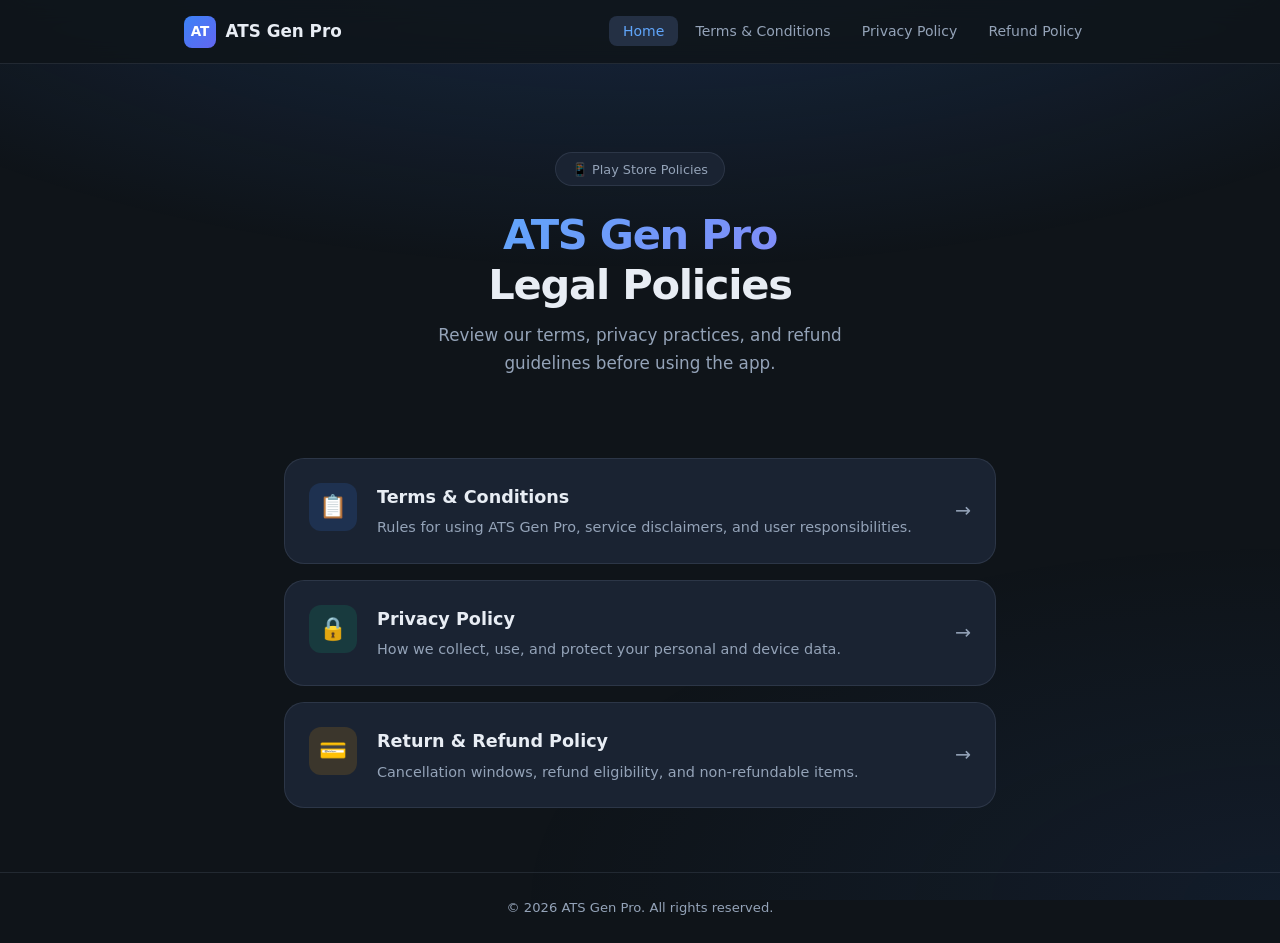
==== index.html @ 8c806eff "Add ATS Gen Pro policy pages for GitHub Pages. Three policy routes (terms, privacy, refund) with cus" ====
<!DOCTYPE html>
<html lang="en">
<head>
  <meta charset="UTF-8" />
  <meta name="viewport" content="width=device-width, initial-scale=1.0" />
  <meta name="description" content="ATS Gen Pro — Terms & Conditions, Privacy Policy, and Refund Policy." />
  <title>ATS Gen Pro — Policies</title>
  <link rel="stylesheet" href="css/style.css" />
</head>
<body>

  <nav>
    <div class="nav-inner">
      <a href="./" class="brand">
        <div class="brand-icon">AT</div>
        ATS Gen Pro
      </a>
      <button class="menu-toggle" aria-label="Toggle menu" aria-expanded="false">
        <svg width="22" height="22" viewBox="0 0 24 24" fill="none" stroke="currentColor" stroke-width="2">
          <line x1="3" y1="6" x2="21" y2="6"/><line x1="3" y1="12" x2="21" y2="12"/><line x1="3" y1="18" x2="21" y2="18"/>
        </svg>
      </button>
      <ul class="nav-links">
        <li><a href="./" data-route="home">Home</a></li>
        <li><a href="terms/" data-route="terms">Terms &amp; Conditions</a></li>
        <li><a href="privacy/" data-route="privacy">Privacy Policy</a></li>
        <li><a href="refund/" data-route="refund">Refund Policy</a></li>
      </ul>
    </div>
  </nav>

  <main>
    <div class="hero">
      <div class="hero-badge">📱 Play Store Policies</div>
      <h1><span>ATS Gen Pro</span><br>Legal Policies</h1>
      <p>Review our terms, privacy practices, and refund guidelines before using the app.</p>
    </div>

    <div class="policy-grid">
      <a href="terms/" class="policy-card">
        <div class="card-icon terms">📋</div>
        <div class="card-body">
          <h2>Terms &amp; Conditions</h2>
          <p>Rules for using ATS Gen Pro, service disclaimers, and user responsibilities.</p>
        </div>
        <span class="card-arrow">→</span>
      </a>

      <a href="privacy/" class="policy-card">
        <div class="card-icon privacy">🔒</div>
        <div class="card-body">
          <h2>Privacy Policy</h2>
          <p>How we collect, use, and protect your personal and device data.</p>
        </div>
        <span class="card-arrow">→</span>
      </a>

      <a href="refund/" class="policy-card">
        <div class="card-icon refund">💳</div>
        <div class="card-body">
          <h2>Return &amp; Refund Policy</h2>
          <p>Cancellation windows, refund eligibility, and non-refundable items.</p>
        </div>
        <span class="card-arrow">→</span>
      </a>
    </div>
  </main>

  <footer>
    <p>&copy; 2026 ATS Gen Pro. All rights reserved.</p>
  </footer>

  <script src="js/main.js"></script>
</body>
</html>
---- css/style.css ----
/* ATS Gen Pro — Policy Pages */

:root {
  --bg: #0f1419;
  --surface: #1a2332;
  --surface-2: #243044;
  --text: #e8edf4;
  --text-muted: #94a3b8;
  --accent: #3b82f6;
  --accent-hover: #60a5fa;
  --accent-glow: rgba(59, 130, 246, 0.25);
  --warning: #f59e0b;
  --border: rgba(148, 163, 184, 0.15);
  --radius: 12px;
  --radius-lg: 20px;
  --font: "Segoe UI", system-ui, -apple-system, sans-serif;
  --max-width: 760px;
  --nav-height: 64px;
}

*,
*::before,
*::after {
  box-sizing: border-box;
  margin: 0;
  padding: 0;
}

html {
  scroll-behavior: smooth;
}

body {
  font-family: var(--font);
  background: var(--bg);
  color: var(--text);
  line-height: 1.65;
  min-height: 100vh;
  -webkit-font-smoothing: antialiased;
}

/* Background pattern */
body::before {
  content: "";
  position: fixed;
  inset: 0;
  background:
    radial-gradient(ellipse 80% 50% at 50% -20%, var(--accent-glow), transparent),
    radial-gradient(ellipse 60% 40% at 100% 100%, rgba(59, 130, 246, 0.08), transparent);
  pointer-events: none;
  z-index: 0;
}

/* ── Navigation ── */
nav {
  position: sticky;
  top: 0;
  z-index: 100;
  height: var(--nav-height);
  background: rgba(15, 20, 25, 0.85);
  backdrop-filter: blur(12px);
  -webkit-backdrop-filter: blur(12px);
  border-bottom: 1px solid var(--border);
}

.nav-inner {
  max-width: 960px;
  margin: 0 auto;
  padding: 0 1.5rem;
  height: 100%;
  display: flex;
  align-items: center;
  justify-content: space-between;
  gap: 1rem;
}

.brand {
  display: flex;
  align-items: center;
  gap: 0.6rem;
  text-decoration: none;
  color: var(--text);
  font-weight: 700;
  font-size: 1.05rem;
  white-space: nowrap;
}

.brand-icon {
  width: 32px;
  height: 32px;
  background: linear-gradient(135deg, var(--accent), #6366f1);
  border-radius: 8px;
  display: flex;
  align-items: center;
  justify-content: center;
  font-size: 0.85rem;
  font-weight: 800;
  color: #fff;
  flex-shrink: 0;
}

.nav-links {
  display: flex;
  gap: 0.25rem;
  list-style: none;
}

.nav-links a {
  text-decoration: none;
  color: var(--text-muted);
  font-size: 0.875rem;
  font-weight: 500;
  padding: 0.45rem 0.85rem;
  border-radius: 8px;
  transition: color 0.2s, background 0.2s;
}

.nav-links a:hover,
.nav-links a.active {
  color: var(--text);
  background: var(--surface-2);
}

.nav-links a.active {
  color: var(--accent-hover);
}

/* Mobile menu toggle */
.menu-toggle {
  display: none;
  background: none;
  border: none;
  color: var(--text);
  cursor: pointer;
  padding: 0.4rem;
  border-radius: 8px;
}

.menu-toggle:hover {
  background: var(--surface-2);
}

/* ── Main layout ── */
main {
  position: relative;
  z-index: 1;
  max-width: var(--max-width);
  margin: 0 auto;
  padding: 2.5rem 1.5rem 4rem;
}

/* ── Home page ── */
.hero {
  text-align: center;
  padding: 3rem 0 2.5rem;
}

.hero-badge {
  display: inline-flex;
  align-items: center;
  gap: 0.4rem;
  background: var(--surface);
  border: 1px solid var(--border);
  border-radius: 999px;
  padding: 0.35rem 1rem;
  font-size: 0.8rem;
  color: var(--text-muted);
  margin-bottom: 1.5rem;
}

.hero h1 {
  font-size: clamp(1.8rem, 5vw, 2.6rem);
  font-weight: 800;
  letter-spacing: -0.03em;
  line-height: 1.2;
  margin-bottom: 0.75rem;
}

.hero h1 span {
  background: linear-gradient(135deg, var(--accent-hover), #818cf8);
  -webkit-background-clip: text;
  -webkit-text-fill-color: transparent;
  background-clip: text;
}

.hero p {
  color: var(--text-muted);
  font-size: 1.05rem;
  max-width: 480px;
  margin: 0 auto;
}

.policy-grid {
  display: grid;
  gap: 1rem;
  margin-top: 2.5rem;
}

.policy-card {
  display: flex;
  align-items: flex-start;
  gap: 1.25rem;
  background: var(--surface);
  border: 1px solid var(--border);
  border-radius: var(--radius-lg);
  padding: 1.5rem;
  text-decoration: none;
  color: inherit;
  transition: border-color 0.2s, transform 0.2s, box-shadow 0.2s;
}

.policy-card:hover {
  border-color: rgba(59, 130, 246, 0.4);
  transform: translateY(-2px);
  box-shadow: 0 8px 32px rgba(0, 0, 0, 0.3);
}

.card-icon {
  width: 48px;
  height: 48px;
  border-radius: var(--radius);
  display: flex;
  align-items: center;
  justify-content: center;
  font-size: 1.4rem;
  flex-shrink: 0;
}

.card-icon.terms { background: rgba(59, 130, 246, 0.15); }
.card-icon.privacy { background: rgba(16, 185, 129, 0.15); }
.card-icon.refund { background: rgba(245, 158, 11, 0.15); }

.card-body h2 {
  font-size: 1.1rem;
  font-weight: 700;
  margin-bottom: 0.35rem;
}

.card-body p {
  font-size: 0.9rem;
  color: var(--text-muted);
  line-height: 1.5;
}

.card-arrow {
  margin-left: auto;
  color: var(--text-muted);
  font-size: 1.2rem;
  align-self: center;
  transition: transform 0.2s, color 0.2s;
}

.policy-card:hover .card-arrow {
  transform: translateX(4px);
  color: var(--accent-hover);
}

/* ── Policy page ── */
.policy-header {
  margin-bottom: 2rem;
  padding-bottom: 1.5rem;
  border-bottom: 1px solid var(--border);
}

.policy-tag {
  display: inline-flex;
  align-items: center;
  gap: 0.35rem;
  font-size: 0.78rem;
  font-weight: 600;
  text-transform: uppercase;
  letter-spacing: 0.06em;
  color: var(--accent-hover);
  margin-bottom: 0.75rem;
}

.policy-header h1 {
  font-size: clamp(1.6rem, 4vw, 2.2rem);
  font-weight: 800;
  letter-spacing: -0.02em;
  margin-bottom: 0.5rem;
}

.policy-meta {
  font-size: 0.85rem;
  color: var(--text-muted);
}

.policy-content section {
  margin-bottom: 2rem;
}

.policy-content h2 {
  font-size: 1.05rem;
  font-weight: 700;
  margin-bottom: 0.6rem;
  color: var(--text);
}

.policy-content p,
.policy-content li {
  color: var(--text-muted);
  font-size: 0.95rem;
}

.policy-content ul {
  padding-left: 1.25rem;
  margin-top: 0.5rem;
}

.policy-content li {
  margin-bottom: 0.4rem;
}

.policy-content li::marker {
  color: var(--accent);
}

.highlight-box {
  background: var(--surface);
  border: 1px solid var(--border);
  border-left: 3px solid var(--accent);
  border-radius: var(--radius);
  padding: 1rem 1.25rem;
  margin: 1.25rem 0;
}

.highlight-box p {
  margin: 0;
  font-size: 0.9rem;
}

/* ── Footer ── */
footer {
  position: relative;
  z-index: 1;
  border-top: 1px solid var(--border);
  padding: 1.5rem;
  text-align: center;
  color: var(--text-muted);
  font-size: 0.82rem;
}

footer a {
  color: var(--accent-hover);
  text-decoration: none;
}

footer a:hover {
  text-decoration: underline;
}

/* ── Responsive ── */
@media (max-width: 640px) {
  .menu-toggle {
    display: flex;
  }

  .nav-links {
    display: none;
    position: absolute;
    top: var(--nav-height);
    left: 0;
    right: 0;
    flex-direction: column;
    background: rgba(15, 20, 25, 0.97);
    border-bottom: 1px solid var(--border);
    padding: 0.75rem 1rem 1rem;
  }

  .nav-links.open {
    display: flex;
  }

  .nav-links a {
    padding: 0.65rem 0.85rem;
  }

  .policy-card {
    padding: 1.25rem;
  }

  main {
    padding: 1.75rem 1.25rem 3rem;
  }
}
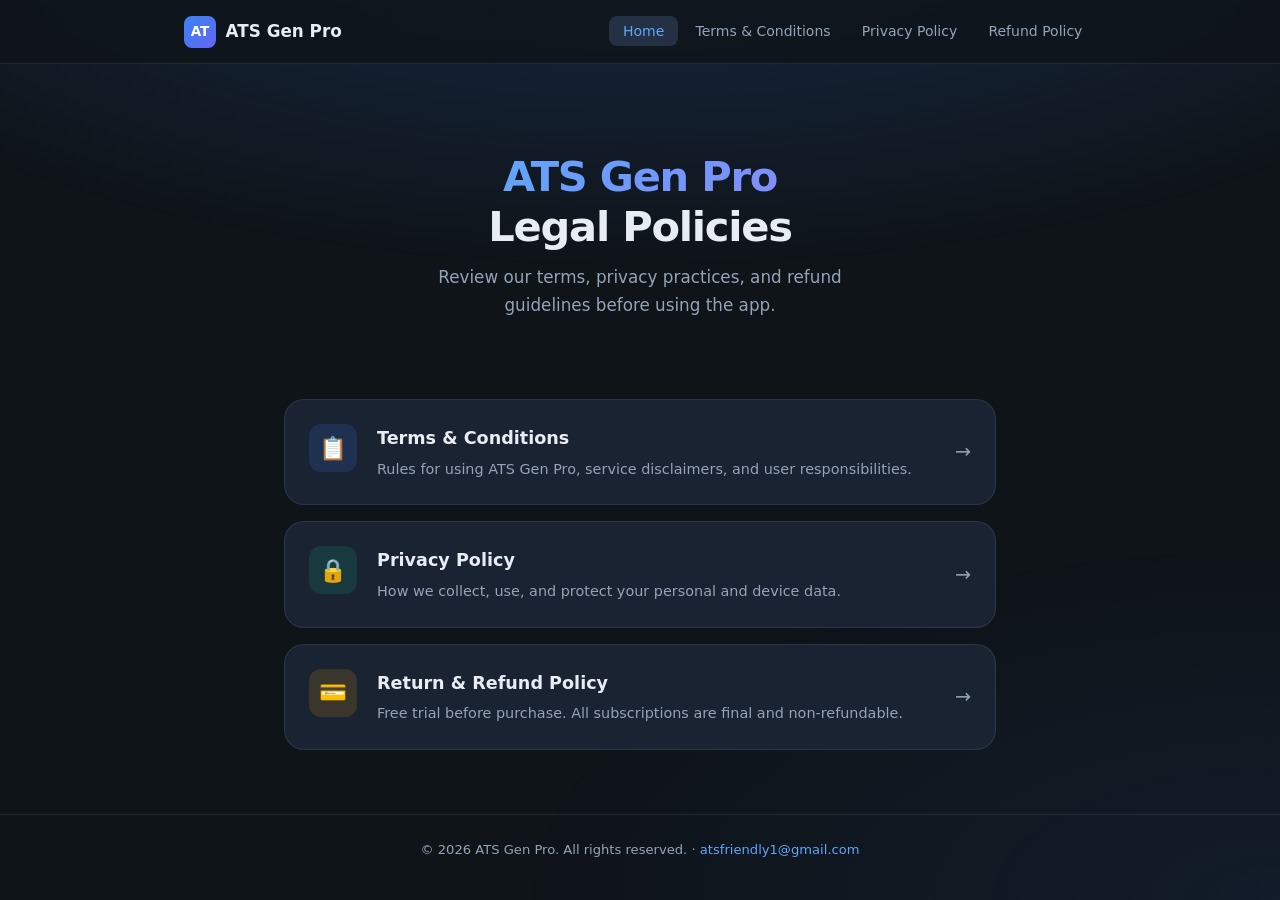
==== commit 17ac9344: "modified the terms and condition" ====
--- a/index.html
+++ b/index.html
@@ -31,7 +31,6 @@
 
   <main>
     <div class="hero">
-      <div class="hero-badge">📱 Play Store Policies</div>
       <h1><span>ATS Gen Pro</span><br>Legal Policies</h1>
       <p>Review our terms, privacy practices, and refund guidelines before using the app.</p>
     </div>
@@ -59,7 +58,7 @@
         <div class="card-icon refund">💳</div>
         <div class="card-body">
           <h2>Return &amp; Refund Policy</h2>
-          <p>Cancellation windows, refund eligibility, and non-refundable items.</p>
+          <p>Free trial before purchase. All subscriptions are final and non-refundable.</p>
         </div>
         <span class="card-arrow">→</span>
       </a>
@@ -67,7 +66,7 @@
   </main>
 
   <footer>
-    <p>&copy; 2026 ATS Gen Pro. All rights reserved.</p>
+    <p>&copy; 2026 ATS Gen Pro. All rights reserved. · <a href="mailto:atsfriendly1@gmail.com">atsfriendly1@gmail.com</a></p>
   </footer>
 
   <script src="js/main.js"></script>
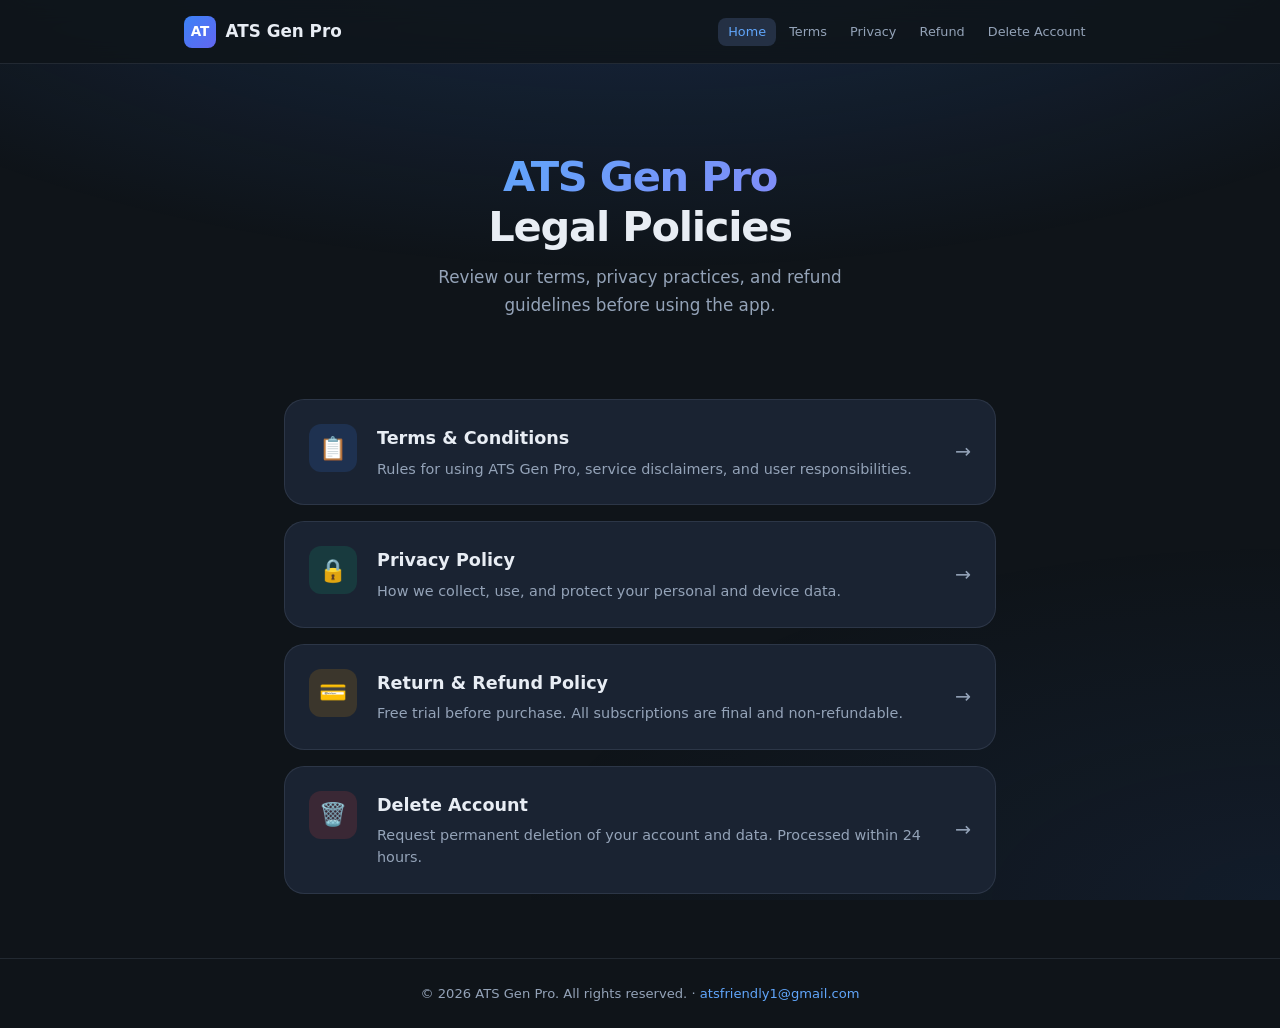
==== commit d0f6a9e8: "ask for their email and confirmation, and it takes 24 hours" ====
--- a/index.html
+++ b/index.html
@@ -22,9 +22,10 @@
       </button>
       <ul class="nav-links">
         <li><a href="./" data-route="home">Home</a></li>
-        <li><a href="terms/" data-route="terms">Terms &amp; Conditions</a></li>
-        <li><a href="privacy/" data-route="privacy">Privacy Policy</a></li>
-        <li><a href="refund/" data-route="refund">Refund Policy</a></li>
+        <li><a href="terms/" data-route="terms">Terms</a></li>
+        <li><a href="privacy/" data-route="privacy">Privacy</a></li>
+        <li><a href="refund/" data-route="refund">Refund</a></li>
+        <li><a href="delete-account/" data-route="delete">Delete Account</a></li>
       </ul>
     </div>
   </nav>
@@ -62,6 +63,15 @@
         </div>
         <span class="card-arrow">→</span>
       </a>
+
+      <a href="delete-account/" class="policy-card">
+        <div class="card-icon delete">🗑️</div>
+        <div class="card-body">
+          <h2>Delete Account</h2>
+          <p>Request permanent deletion of your account and data. Processed within 24 hours.</p>
+        </div>
+        <span class="card-arrow">→</span>
+      </a>
     </div>
   </main>
 
--- a/css/style.css
+++ b/css/style.css
@@ -101,16 +101,18 @@
 
 .nav-links {
   display: flex;
-  gap: 0.25rem;
+  gap: 0.15rem;
   list-style: none;
+  flex-wrap: wrap;
+  justify-content: flex-end;
 }
 
 .nav-links a {
   text-decoration: none;
   color: var(--text-muted);
-  font-size: 0.875rem;
+  font-size: 0.8rem;
   font-weight: 500;
-  padding: 0.45rem 0.85rem;
+  padding: 0.4rem 0.65rem;
   border-radius: 8px;
   transition: color 0.2s, background 0.2s;
 }
@@ -155,19 +157,6 @@
   padding: 3rem 0 2.5rem;
 }
 
-.hero-badge {
-  display: inline-flex;
-  align-items: center;
-  gap: 0.4rem;
-  background: var(--surface);
-  border: 1px solid var(--border);
-  border-radius: 999px;
-  padding: 0.35rem 1rem;
-  font-size: 0.8rem;
-  color: var(--text-muted);
-  margin-bottom: 1.5rem;
-}
-
 .hero h1 {
   font-size: clamp(1.8rem, 5vw, 2.6rem);
   font-weight: 800;
@@ -229,6 +218,7 @@
 .card-icon.terms { background: rgba(59, 130, 246, 0.15); }
 .card-icon.privacy { background: rgba(16, 185, 129, 0.15); }
 .card-icon.refund { background: rgba(245, 158, 11, 0.15); }
+.card-icon.delete { background: rgba(239, 68, 68, 0.15); }
 
 .card-body h2 {
   font-size: 1.1rem;
@@ -328,6 +318,224 @@
 .highlight-box p {
   margin: 0;
   font-size: 0.9rem;
+}
+
+/* ── Delete account page ── */
+.info-box {
+  background: var(--surface);
+  border: 1px solid var(--border);
+  border-left: 3px solid var(--warning);
+  border-radius: var(--radius);
+  padding: 1rem 1.25rem;
+  margin-bottom: 1.75rem;
+}
+
+.info-box p {
+  margin: 0;
+  font-size: 0.9rem;
+  color: var(--text-muted);
+}
+
+.delete-form-wrap {
+  background: var(--surface);
+  border: 1px solid var(--border);
+  border-radius: var(--radius-lg);
+  padding: 1.75rem;
+}
+
+.delete-form .form-group {
+  margin-bottom: 1.25rem;
+}
+
+.delete-form label {
+  display: block;
+  font-size: 0.875rem;
+  font-weight: 600;
+  margin-bottom: 0.5rem;
+  color: var(--text);
+}
+
+.delete-form input[type="email"] {
+  width: 100%;
+  padding: 0.75rem 1rem;
+  font-size: 0.95rem;
+  font-family: var(--font);
+  color: var(--text);
+  background: var(--bg);
+  border: 1px solid var(--border);
+  border-radius: var(--radius);
+  outline: none;
+  transition: border-color 0.2s, box-shadow 0.2s;
+}
+
+.delete-form input[type="email"]:focus {
+  border-color: var(--accent);
+  box-shadow: 0 0 0 3px var(--accent-glow);
+}
+
+.delete-form input[type="email"].invalid {
+  border-color: #ef4444;
+}
+
+.form-check {
+  margin-bottom: 1.5rem;
+}
+
+.checkbox-label {
+  display: flex;
+  align-items: flex-start;
+  gap: 0.75rem;
+  cursor: pointer;
+  font-weight: 400 !important;
+  font-size: 0.9rem;
+  color: var(--text-muted);
+  line-height: 1.5;
+}
+
+.checkbox-label input[type="checkbox"] {
+  position: absolute;
+  opacity: 0;
+  width: 0;
+  height: 0;
+}
+
+.checkbox-custom {
+  flex-shrink: 0;
+  width: 20px;
+  height: 20px;
+  margin-top: 2px;
+  border: 2px solid var(--border);
+  border-radius: 5px;
+  background: var(--bg);
+  transition: background 0.2s, border-color 0.2s;
+  position: relative;
+}
+
+.checkbox-label input:checked + .checkbox-custom {
+  background: var(--accent);
+  border-color: var(--accent);
+}
+
+.checkbox-label input:checked + .checkbox-custom::after {
+  content: "";
+  position: absolute;
+  left: 5px;
+  top: 2px;
+  width: 5px;
+  height: 9px;
+  border: solid #fff;
+  border-width: 0 2px 2px 0;
+  transform: rotate(45deg);
+}
+
+.form-error {
+  display: block;
+  font-size: 0.8rem;
+  color: #f87171;
+  margin-top: 0.4rem;
+  min-height: 1.2em;
+}
+
+.btn-danger {
+  width: 100%;
+  padding: 0.85rem 1.5rem;
+  font-size: 0.95rem;
+  font-weight: 600;
+  font-family: var(--font);
+  color: #fff;
+  background: linear-gradient(135deg, #dc2626, #b91c1c);
+  border: none;
+  border-radius: var(--radius);
+  cursor: pointer;
+  transition: opacity 0.2s, transform 0.15s;
+}
+
+.btn-danger:hover:not(:disabled) {
+  opacity: 0.92;
+  transform: translateY(-1px);
+}
+
+.btn-danger:disabled {
+  opacity: 0.6;
+  cursor: not-allowed;
+}
+
+.btn-secondary {
+  display: inline-block;
+  margin-top: 1.25rem;
+  padding: 0.65rem 1.25rem;
+  font-size: 0.9rem;
+  font-weight: 600;
+  color: var(--text);
+  background: var(--surface-2);
+  border: 1px solid var(--border);
+  border-radius: var(--radius);
+  text-decoration: none;
+  transition: background 0.2s;
+}
+
+.btn-secondary:hover {
+  background: var(--surface);
+}
+
+.form-footer-note {
+  margin-top: 1.25rem;
+  text-align: center;
+  font-size: 0.82rem;
+  color: var(--text-muted);
+}
+
+.form-footer-note a {
+  color: var(--accent-hover);
+  text-decoration: none;
+}
+
+.form-footer-note a:hover {
+  text-decoration: underline;
+}
+
+.delete-success {
+  text-align: center;
+  background: var(--surface);
+  border: 1px solid var(--border);
+  border-radius: var(--radius-lg);
+  padding: 2.5rem 1.75rem;
+}
+
+.success-icon {
+  width: 56px;
+  height: 56px;
+  margin: 0 auto 1.25rem;
+  background: rgba(16, 185, 129, 0.15);
+  color: #34d399;
+  font-size: 1.5rem;
+  font-weight: 700;
+  border-radius: 50%;
+  display: flex;
+  align-items: center;
+  justify-content: center;
+}
+
+.delete-success h2 {
+  font-size: 1.35rem;
+  font-weight: 700;
+  margin-bottom: 0.75rem;
+}
+
+.delete-success p {
+  color: var(--text-muted);
+  font-size: 0.95rem;
+  max-width: 420px;
+  margin: 0 auto 0.5rem;
+}
+
+.delete-success .success-note {
+  font-size: 0.85rem;
+  margin-top: 1rem;
+}
+
+.delete-success a {
+  color: var(--accent-hover);
 }
 
 /* ── Footer ── */
